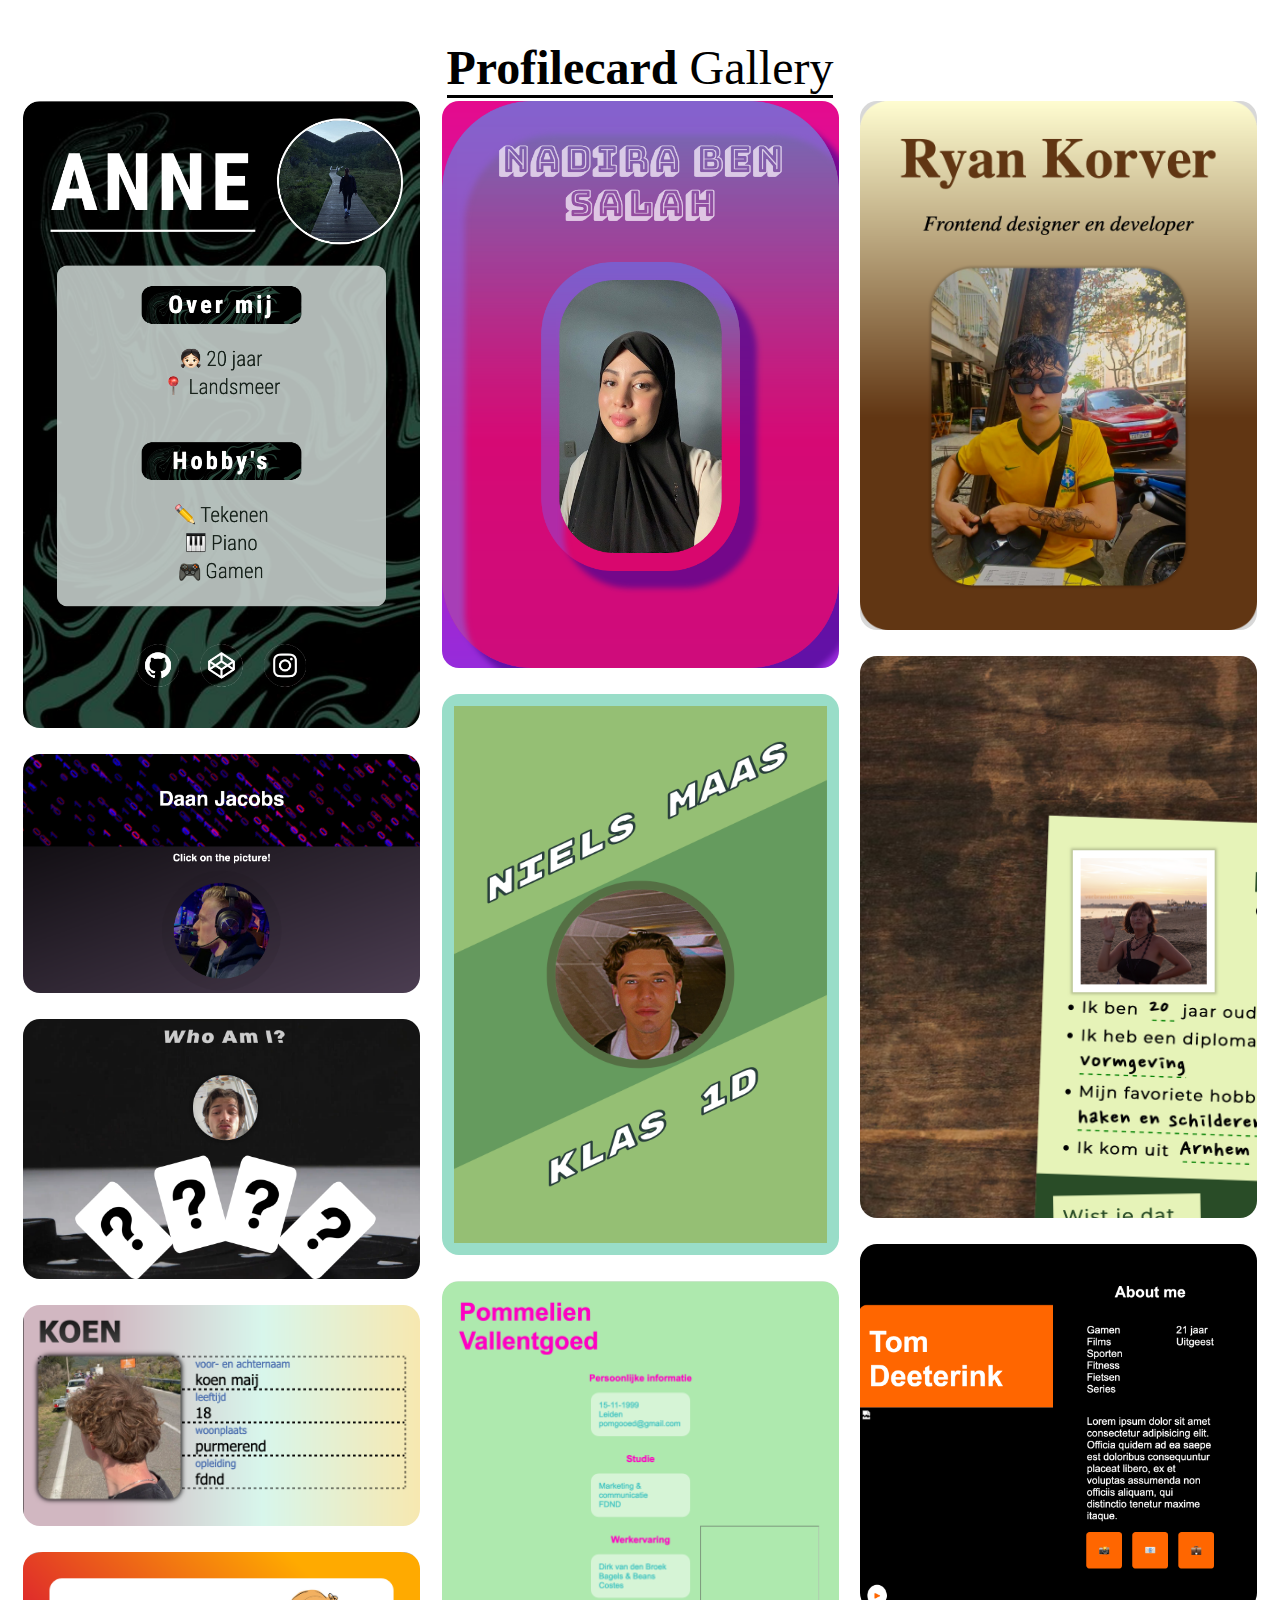
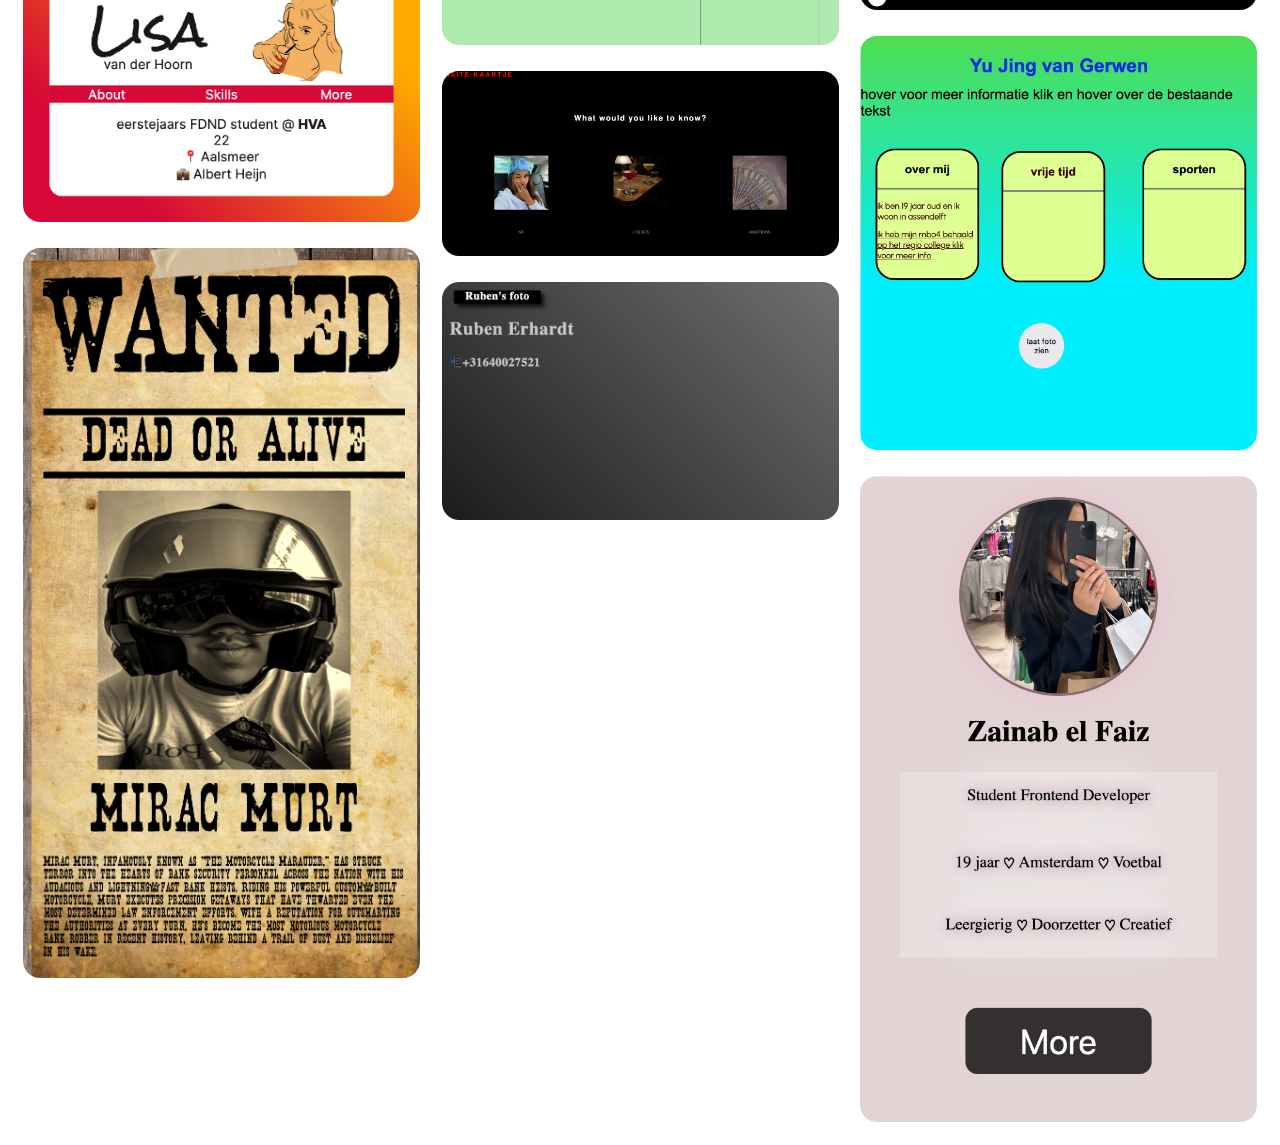
==== cards.html @ f38af9a2 "SquadPage" ====
<!DOCTYPE html>
<html>

<head>
    <title>Profilecard Gallery</title>
    <meta name="viewport" content="width=device-width, initial-scale=1" />

    <link rel="stylesheet" href="cards.css" />
</head>

<body>
    <div class="container">
        <div class="heading">
            <h3>Profilecard <span>Gallery</span></h3>
        </div>
        <div class="box">

            <div class="dream">
                <img src="assets/card-anne.png">
                <img src="assets/card-daan.png">
                <img src="assets/card-jasper.png">
                <img src="assets/card-koen.png">
                <img src="assets/card-lisa.png">
                <img src="assets/card-mirac.png">


            </div>

            <div class="dream">
                <img src="assets/card-nadira.png">
                <img src="assets/card-niels.png">
                <img src="assets/card-pom.png">
                <img src="assets/card-riley.png">
                <img src="assets/card-ruben.png">
            </div>

            <div class="dream">
                <img src="assets/card-ryan.png">
                <img src="assets/card-sammy.png">
                <img src="assets/card-tom.png">
                <img src="assets/card-yujing.png">
                <img src="assets/card-zainab.png">
            </div>
        </div>
    </div>
</body>

</html>
---- cards.css ----
/*responsive image gallery video: https://www.youtube.com/watch?v=Trw_9lisYVY*/

* {
  margin: 0;
  padding: 0;
  box-sizing: border-box;
}

img {
  width: 33vw;
}

.container {
  display: flex;
  flex-direction: column;
  justify-content: center;
  align-items: center;
  text-align: center;
  margin: 40px 20px 0 20px;
}

.container .heading h3 {
  font-size: 3em;
  font-weight: bolder;
  border-bottom: 3px solid black;
}

.container .heading h3 span {
  font-weight: 100;
}

.container .box {
  display: flex;
  flex-direction: row;
  justify-content: space-between;
  align-items: start;
}

.container .box .dream {
  display: flex;
  flex-direction: column;
  width: 32.5%;
}

.container .box .dream img {
  width: 100%;
  margin-bottom: 20px;
  border-radius: 20px;
  border: 3px white solid;
}

@media only screen and (max-width: 769px) {
  .container .box {
    flex-direction: column;
  }} 

  @media only screen and (max-width: 643px) {
    .container .box .dream {
    width: 100%;
  }

  .container.heading {
    width: 100%;
  }
   
    .container.heading h3 {
      font-size: 1em;
    }
  }
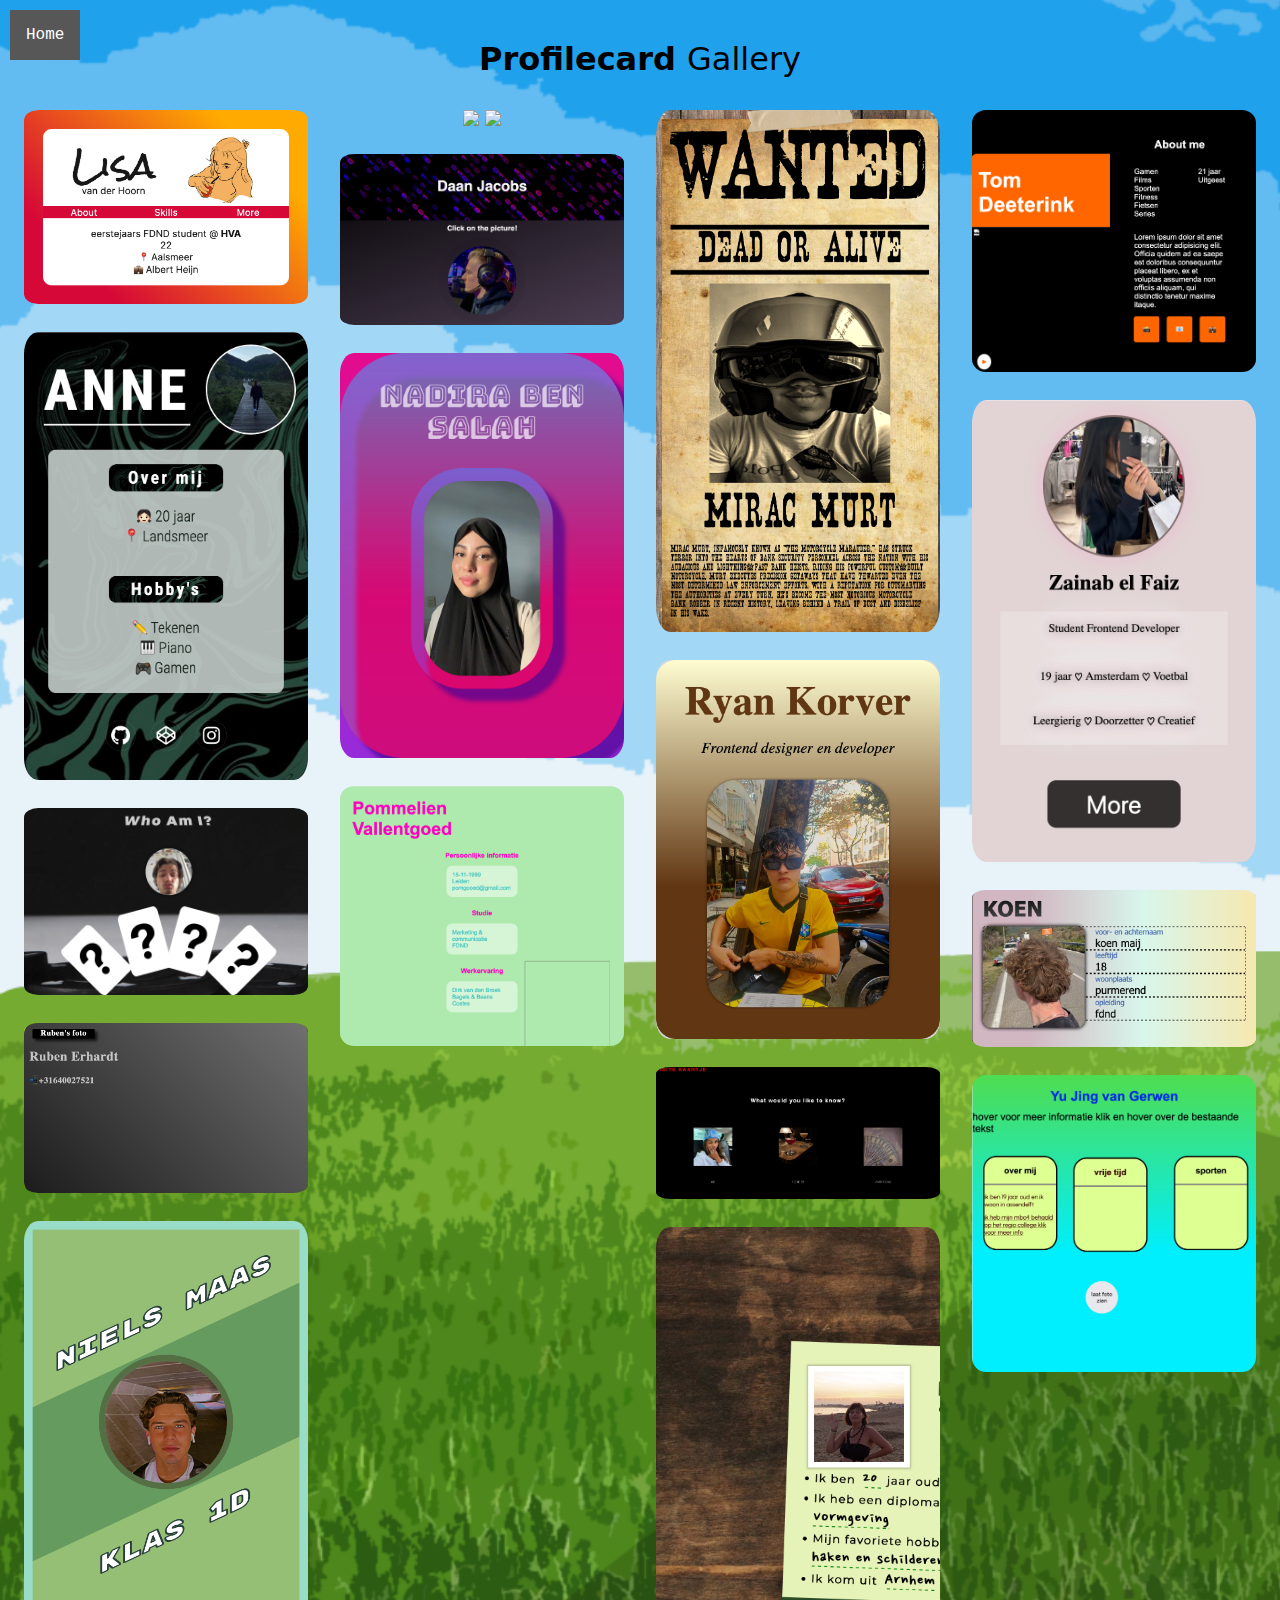
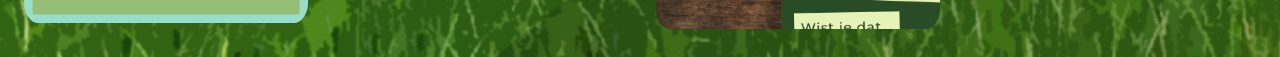
==== commit 788336f1: "Update" ====
--- a/cards.html
+++ b/cards.html
@@ -9,40 +9,108 @@
 </head>
 
 <body>
-    <div class="container">
+
+    <header>
+        <nav role="navigation">
+            <ul>
+              <li><a href="index.html">Home</a></li>
+            </ul>
+          </nav>
+    </header>
+    <section class="container">
         <div class="heading">
-            <h3>Profilecard <span>Gallery</span></h3>
+            <h1>Profilecard <span>Gallery</span></h1>
         </div>
-        <div class="box">
 
-            <div class="dream">
-                <img src="assets/card-anne.png">
-                <img src="assets/card-daan.png">
-                <img src="assets/card-jasper.png">
-                <img src="assets/card-koen.png">
-                <img src="assets/card-lisa.png">
-                <img src="assets/card-mirac.png">
+        <section class="box">
+
+            <section class="photos">
+
+                <a href="https://lisagjh.github.io/your-tribe-profile-card/profilecard-versie-2/versie2.html">
+                    <img src="assets/card-lisa.png" /></a>
+
+                <a href="https://annevd.github.io/your-tribe-profile-card/">
+                    <img src="assets/card-anne.png" /></a>
 
 
-            </div>
+                <a href="https://treppord.github.io/your-tribe-profile-card/">
+                    <img src="assets/card-jasper.png" />
+                </a>
 
-            <div class="dream">
-                <img src="assets/card-nadira.png">
-                <img src="assets/card-niels.png">
-                <img src="assets/card-pom.png">
-                <img src="assets/card-riley.png">
-                <img src="assets/card-ruben.png">
-            </div>
+                <a href="https://rubenerhardt.github.io/your-tribe-profile-card/">
+                    <img src="assets/card-ruben.png" />
+                </a>
 
-            <div class="dream">
-                <img src="assets/card-ryan.png">
-                <img src="assets/card-sammy.png">
-                <img src="assets/card-tom.png">
-                <img src="assets/card-yujing.png">
-                <img src="assets/card-zainab.png">
-            </div>
-        </div>
-    </div>
+                <a href="https://nielsmaas03.github.io/your-tribe-profile-card/">
+                    <img src="assets/card-niels.png" />
+                </a>
+
+            </section>
+
+            <section class="photos">
+
+                <a href="https://bibekma.github.io/your-tribe-profile-card/visitekaartje2/">
+                    <img src="assets/card-bibek.png"></a>
+
+                <a href="https://nadirelm.github.io/your-tribe-profile-card/">
+                    <img src="assets/card-nadir.png"></a>
+
+                <a href="https://daan645.github.io/your-tribe-profile-card-2/">
+                    <img src="assets/card-daan.png" />
+                </a>
+
+                <a href="https://naddybs.github.io/your-tribe-profile-card/">
+                    <img src="assets/card-nadira.png" />
+                </a>
+
+                <a href="https://pommelienn.github.io/your-tribe-profile-card/">
+                    <img src="assets/card-pom.png" />
+                </a>
+
+            </section>
+
+            <section class="photos">
+
+                <a href="https://miracc38.github.io/your-tribe-profile-card/">
+                    <img src="assets/card-mirac.png" /></a>
+
+                <a href="https://ryank2004.github.io/your-tribe-profile-card/">
+                    <img src="assets/card-ryan.png" />
+                </a>
+
+                <a href="https://rileyesther.github.io/your-tribe-profile-card/">
+                    <img src="assets/card-riley.png" />
+                </a>
+
+                <a href="https://samarafelladina.github.io/your-tribe-profile-card/">
+                    <img src="assets/card-sammy.png" />
+                </a>
+
+            </section>
+
+            <section class="photos">
+
+                <a href="https://tomdeeterink1.github.io/your-tribe-profile-card/">
+                    <img src="assets/card-tom.png" />
+                </a>
+
+                <a href="http://zainablfz.github.io/your-tribe-profile-card/">
+                    <img src="assets/card-zainab.png" />
+                </a>
+
+                <a href="https://koeenm.github.io/your-tribe-profile-card/">
+                    <img src="assets/card-koen.png" />
+                </a>
+
+                <a href="https://yujing-student.github.io/your-tribe-profile-card/">
+                    <img src="assets/card-yujing.png" />
+                </a>
+
+            </section>
+
+
+        </section>
+    </section>
 </body>
 
 </html>--- a/cards.css
+++ b/cards.css
@@ -6,8 +6,12 @@
   box-sizing: border-box;
 }
 
-img {
-  width: 33vw;
+body {
+  background-image: url(assets/Background.png);
+  background-size: cover; /* zorgt dat de achtegrond foto de hele pagina bedekt*/
+  background-repeat: no-repeat; /* zorgt dat de achtergrond foto maar 1 keer getoond word */
+  font-family: system-ui, -apple-system, BlinkMacSystemFont, "Segoe UI", Roboto,
+    Oxygen, Ubuntu, Cantarell, "Open Sans", "Helvetica Neue", sans-serif;
 }
 
 .container {
@@ -16,54 +20,142 @@
   justify-content: center;
   align-items: center;
   text-align: center;
-  margin: 40px 20px 0 20px;
+  margin: 2.5rem 1.5rem 0rem 1.5rem;
 }
 
-.container .heading h3 {
+.container.heading h1 {
   font-size: 3em;
   font-weight: bolder;
-  border-bottom: 3px solid black;
 }
 
-.container .heading h3 span {
-  font-weight: 100;
+h1 {
+  margin-bottom: 2rem;
+}
+
+.container .heading  span {
+  font-weight: 100; /* zorgt ervoor dat de tekst in de h1 span dus 'gallery' dunner is dan de ander, die de standaard h1 font weight heeft*/
 }
 
 .container .box {
-  display: flex;
-  flex-direction: row;
+  display: grid; 
+  grid-template-columns: repeat(4, 1fr); /*grid werkt met columns, rows en gaps. de 4 betekent het aantal columns. 1fr betekent 1 fraction, en is de beschikbare ruimte in de grid container.*/
   justify-content: space-between;
   align-items: start;
+  gap: 2em; /* de ruimte oftwel gap tussen de columns*/
 }
 
-.container .box .dream {
-  display: flex;
-  flex-direction: column;
-  width: 32.5%;
+.container .box .photos img { 
+  width: 100%; /* zorgt dat de fotos de volledige width van de column gebruiken */
+  margin-bottom: 1.5rem;
+  border-radius: 5%;
 }
 
-.container .box .dream img {
-  width: 100%;
-  margin-bottom: 20px;
-  border-radius: 20px;
-  border: 3px white solid;
+.box {
+  position: relative;
 }
 
-@media only screen and (max-width: 769px) {
+/* ik heb 4 breakpoints gebruikt. 3 hiervan zijn voor de columns met de profilecards. op een groot scherm begint het met 4 columns, op kleinere schermen wordt het steeds eentje minder.*/
+
+@media only screen and (max-width: 980px) { /* 3 columns naast elkaar */
   .container .box {
-    flex-direction: column;
-  }} 
+    grid-template-columns: repeat(3, 1fr);
 
-  @media only screen and (max-width: 643px) {
-    .container .box .dream {
-    width: 100%;
   }
+}
 
-  .container.heading {
-    width: 100%;
+@media only screen and (max-width: 820px) { /* 2 columns naast elkaar */
+  .container .box {
+    grid-template-columns: repeat(2, 1fr);
+
   }
-   
-    .container.heading h3 {
-      font-size: 1em;
-    }
-  }+}
+
+@media only screen and (max-width: 520px) { /* kleinste scherm, dus 1 rij met foto's*/
+  .container .box {
+    grid-template-columns: repeat(1, 1fr);
+  }
+}
+
+@media only screen and (max-width: 320px) { /* Deze is om te zorgen dat de h1 tekst niet onder elkaar komt te staan, maar naast elkaar blijft*/
+  h1 {
+    font-size: 2em;
+  }
+}
+
+/**** NAVBAR ****/
+
+a {
+  text-decoration: none;
+  font-size: large;
+}
+
+nav {
+  font-family: monospace;
+  border-radius: 10;
+}
+
+ul {
+  background: rgb(194, 194, 194);
+  list-style: none;
+  margin: 0;
+  padding-left: 0;
+}
+
+li {
+  position: absolute;
+  top: 10px;
+  left: 10px;
+  
+  
+  color: #fff;
+  background: rgb(87, 87, 87);
+  display: block;
+  float: left;
+  padding: 1rem;
+  text-decoration: none;
+  transition-duration: 0.5s;
+}
+  
+li a {
+  color: #fff;
+}
+
+li:hover,
+
+li:focus-within {
+  background: rgb(45, 45, 45);
+  cursor: pointer;
+  border-radius: 20px;
+}
+
+li:focus-within a {
+  outline: none;
+}
+
+ul li ul {
+  position: absolute;
+  top: 10px;
+  left: 10px;
+
+  background: rgb(108, 108, 108);
+  visibility: hidden;
+  opacity: 0;
+  min-width: 5rem;
+  transition: all 0.5s ease;
+  margin-top: 1rem;
+  display: none;
+}
+
+ul li:hover > ul,
+ul li:focus-within > ul,
+ul li ul:hover,
+ul li ul:focus {
+   visibility: visible;
+   opacity: 1;
+   display: block;
+}
+
+ul li ul li {
+  clear: both;
+  width: 100%;
+}
